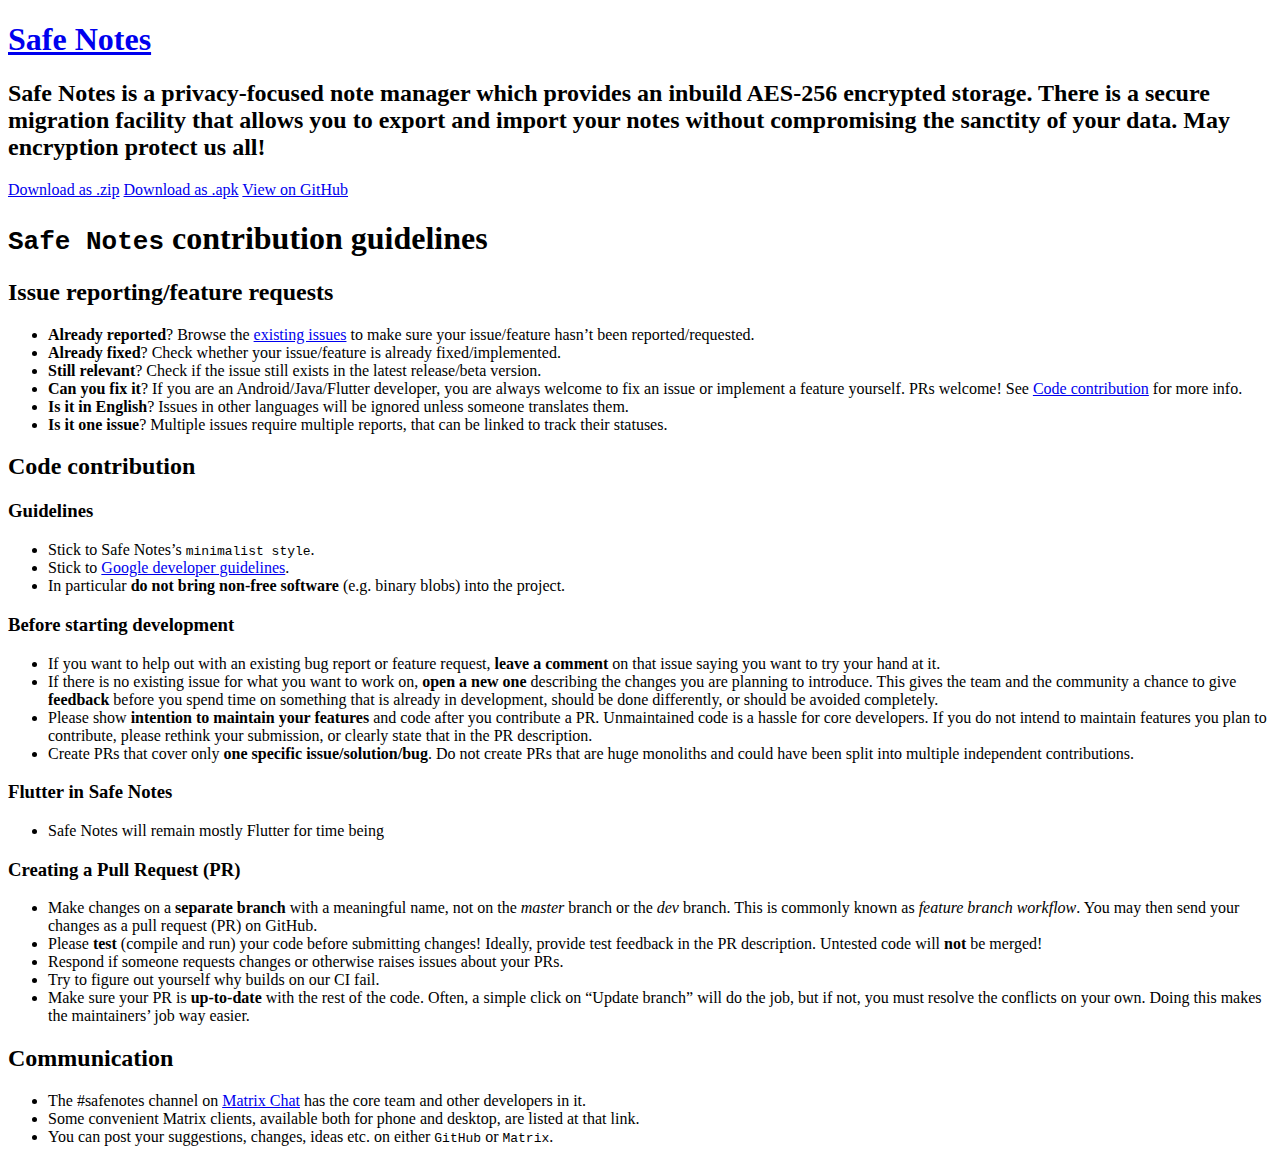
==== contribution.html @ 9e85a8b1 "init contribution" ====
<!DOCTYPE html>
<html lang="en-US">
  <head>
    <meta charset='utf-8'>
    <meta name="viewport" content="width=device-width, initial-scale=1">
    <link rel="stylesheet" href="./assets/css/style.css">
    <link rel="icon" type="image/png" sizes="32x32" href="favicon/favicon-32x32.png">

    <meta name="msapplication-TileColor" content="#da532c">
    <meta name="theme-color" content="#ffffff">

<title>Safe Notes contribution guidelines | Safe Notes</title>
<meta property="og:title" content="Safe Notes contribution guidelines" />
<meta property="og:locale" content="en_US" />
<meta name="description" content="Safe Notes is a privacy-focused note manager which provides an inbuild AES-256 encrypted storage. There is a secure migration facility that allows you to export and import your notes without compromising the sanctity of your data. May encryption protect us all!" />
<meta property="og:description" content="Safe Notes is a privacy-focused note manager which provides an inbuild AES-256 encrypted storage. There is a secure migration facility that allows you to export and import your notes without compromising the sanctity of your data. May encryption protect us all!" />
<script type="application/ld+json">
{"description":"Safe Notes is a privacy-focused note manager which provides an inbuild AES-256 encrypted storage. There is a secure migration facility that allows you to export and import your notes without compromising the sanctity of your data. May encryption protect us all!","url":"http://safe-notes.keshav.space/contribution.html","@type":"WebPage","headline":"Safe Notes contribution guidelines","@context":"https://schema.org"}</script>
<!-- End Jekyll SEO tag -->

  </head>

  <body>

    <header>
      <div class="container">
        <a id="a-title" href="/">
          <h1>Safe Notes</h1>
        </a>
        <h2>Safe Notes is a privacy-focused note manager which provides an inbuild AES-256 encrypted storage. There is a secure migration facility that allows you to export and import your notes without compromising the sanctity of your data. May encryption protect us all!</h2>

        <section id="downloads">
          
            <a href="https://github.com/keshav-space/safe_notes/archive/refs/tags/v1.0.0.zip" class="btn">Download as .zip</a>
            <a href="https://github.com/keshav-space/safe_notes/releases/download/v1.0.0/SafeNotes_v1.0.0.apk" class="btn">Download as .apk</a>
          
          <a href="https://github.com/keshav-space/safe_notes" class="btn btn-github"><span class="icon"></span>View on GitHub</a>
        </section>
      </div>
    </header>

    <div class="container">
      <section id="main_content">
        <h1 id="safe-notes-contribution-guidelines"><code class="language-plaintext highlighter-rouge">Safe Notes</code> contribution guidelines</h1>

<h2 id="issue-reportingfeature-requests">Issue reporting/feature requests</h2>

<ul>
  <li><strong>Already reported</strong>? Browse the <a href="https://github.com/keshav-space/safe_notes/issues">existing issues</a> to make sure your issue/feature hasn’t been reported/requested.</li>
  <li><strong>Already fixed</strong>? Check whether your issue/feature is already fixed/implemented.</li>
  <li><strong>Still relevant</strong>? Check if the issue still exists in the latest release/beta version.</li>
  <li><strong>Can you fix it</strong>? If you are an Android/Java/Flutter developer, you are always welcome to fix an issue or implement a feature yourself. PRs welcome! See <a href="#code-contribution">Code contribution</a> for more info.</li>
  <li><strong>Is it in English</strong>? Issues in other languages will be ignored unless someone translates them.</li>
  <li><strong>Is it one issue</strong>? Multiple issues require multiple reports, that can be linked to track their statuses.</li>
</ul>

<h2 id="code-contribution">Code contribution</h2>

<h3 id="guidelines">Guidelines</h3>

<ul>
  <li>Stick to Safe Notes’s <code class="language-plaintext highlighter-rouge">minimalist style</code>.</li>
  <li>Stick to <a href="https://play.google.com/about/developer-content-policy/">Google developer guidelines</a>.</li>
  <li>In particular <strong>do not bring non-free software</strong> (e.g. binary blobs) into the project.</li>
</ul>

<h3 id="before-starting-development">Before starting development</h3>

<ul>
  <li>If you want to help out with an existing bug report or feature request, <strong>leave a comment</strong> on that issue saying you want to try your hand at it.</li>
  <li>If there is no existing issue for what you want to work on, <strong>open a new one</strong>  describing the changes you are planning to introduce. This gives the team and the community a chance to give <strong>feedback</strong> before you spend time on something that is already in development, should be done differently, or should be avoided completely.</li>
  <li>Please show <strong>intention to maintain your features</strong> and code after you contribute a PR. Unmaintained code is a hassle for core developers. If you do not intend to maintain features you plan to contribute, please rethink your submission, or clearly state that in the PR description.</li>
  <li>Create PRs that cover only <strong>one specific issue/solution/bug</strong>. Do not create PRs that are huge monoliths and could have been split into multiple independent contributions.</li>
</ul>

<h3 id="flutter-in-safe-notes">Flutter in Safe Notes</h3>
<ul>
  <li>Safe Notes will remain mostly Flutter for time being</li>
</ul>

<h3 id="creating-a-pull-request-pr">Creating a Pull Request (PR)</h3>

<ul>
  <li>Make changes on a <strong>separate branch</strong> with a meaningful name, not on the <em>master</em> branch or the <em>dev</em> branch. This is commonly known as <em>feature branch workflow</em>. You may then send your changes as a pull request (PR) on GitHub.</li>
  <li>Please <strong>test</strong> (compile and run) your code before submitting changes! Ideally, provide test feedback in the PR description. Untested code will <strong>not</strong> be merged!</li>
  <li>Respond if someone requests changes or otherwise raises issues about your PRs.</li>
  <li>Try to figure out yourself why builds on our CI fail.</li>
  <li>Make sure your PR is <strong>up-to-date</strong> with the rest of the code. Often, a simple click on “Update branch” will do the job, but if not, you must resolve the conflicts on your own. Doing this makes the maintainers’ job way easier.</li>
</ul>

<h2 id="communication">Communication</h2>

<ul>
  <li>The #safenotes channel on <a href="https://matrix.to/#/#safenotes:matrix.org">Matrix Chat</a> has the core team and other developers in it.</li>
  <li>Some convenient Matrix clients, available both for phone and desktop, are listed at that link.</li>
  <li>You can post your suggestions, changes, ideas etc. on either <code class="language-plaintext highlighter-rouge">GitHub</code> or <code class="language-plaintext highlighter-rouge">Matrix</code>.</li>
</ul>

      </section>
    </div>
  </body>
</html>
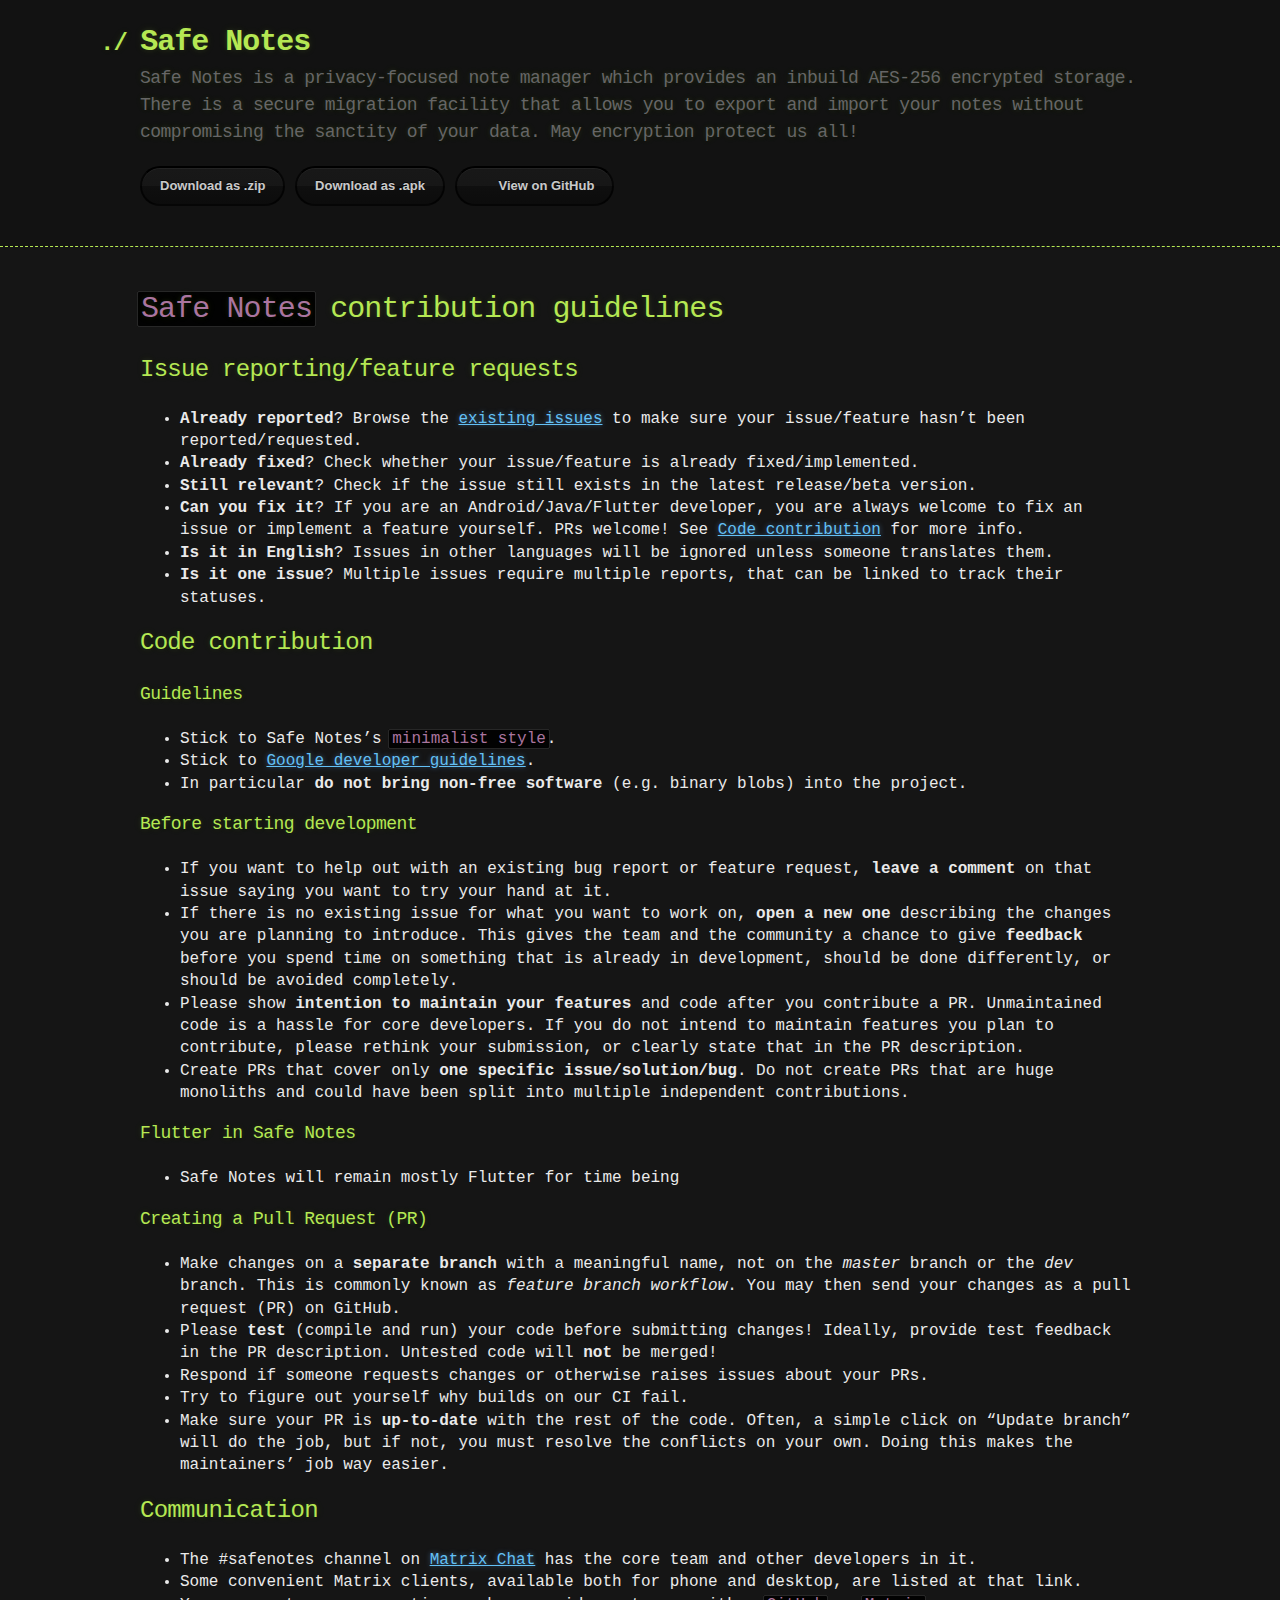
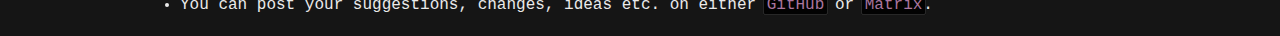
==== commit e3269bbd: "css correction" ====
--- a/contribution.html
+++ b/contribution.html
@@ -3,7 +3,7 @@
   <head>
     <meta charset='utf-8'>
     <meta name="viewport" content="width=device-width, initial-scale=1">
-    <link rel="stylesheet" href="./assets/css/style.css">
+    <link rel="stylesheet" href="style.css">
     <link rel="icon" type="image/png" sizes="32x32" href="favicon/favicon-32x32.png">
 
     <meta name="msapplication-TileColor" content="#da532c">
--- a/style.css
+++ b/style.css
@@ -0,0 +1,358 @@
+.highlight {
+	color: #d0d0d0
+}
+
+.highlight table td {
+	padding: 5px
+}
+
+.highlight table pre {
+	margin: 0
+}
+
+.highlight .w {
+	color: #d0d0d0
+}
+
+.highlight .err {
+	color: #151515;
+	background-color: #ac4142
+}
+
+.highlight .c,
+.highlight .cd,
+.highlight .cm,
+.highlight .c1,
+.highlight .cs {
+	color: #888
+}
+
+.highlight .cp {
+	color: #f4bf75
+}
+
+.highlight .o,
+.highlight .ow {
+	color: #f4bf75
+}
+
+.highlight .p,
+.highlight .pi {
+	color: #d0d0d0
+}
+
+.highlight .gi {
+	color: #90a959
+}
+
+.highlight .gd {
+	color: #ac4142
+}
+
+.highlight .gh {
+	color: #6a9fb5;
+	font-weight: bold
+}
+
+.highlight .k,
+.highlight .kn,
+.highlight .kp,
+.highlight .kr,
+.highlight .kv {
+	color: #aa759f
+}
+
+.highlight .kc,
+.highlight .kt,
+.highlight .kd {
+	color: #d28445
+}
+
+.highlight .s,
+.highlight .sb,
+.highlight .sc,
+.highlight .sd,
+.highlight .s2,
+.highlight .sh,
+.highlight .sx,
+.highlight .s1 {
+	color: #90a959
+}
+
+.highlight .sr {
+	color: #75b5aa
+}
+
+.highlight .si,
+.highlight .se {
+	color: #8f5536
+}
+
+.highlight .nt,
+.highlight .nn,
+.highlight .nc,
+.highlight .no {
+	color: #f4bf75
+}
+
+.highlight .na {
+	color: #6a9fb5
+}
+
+.highlight .m,
+.highlight .mf,
+.highlight .mh,
+.highlight .mi,
+.highlight .il,
+.highlight .mo,
+.highlight .mb,
+.highlight .mx {
+	color: #90a959
+}
+
+.highlight .ss {
+	color: #90a959
+}
+
+body {
+	margin: 0;
+	padding: 0;
+	background: #151515 url("../images/bkg.png") 0 0;
+	color: #eaeaea;
+	font-size: 16px;
+	line-height: 1.5;
+	font-family: Monaco, "Bitstream Vera Sans Mono", "Lucida Console", Terminal, monospace
+}
+
+.container {
+	width: 90%;
+	max-width: 1000px;
+	margin: 0 auto
+}
+
+section {
+	display: block;
+	margin: 0 0 20px 0
+}
+
+h1,
+h2,
+h3,
+h4,
+h5,
+h6 {
+	margin: 0 0 20px
+}
+
+li {
+	line-height: 1.4
+}
+
+header {
+	background: rgba(0, 0, 0, 0.1);
+	width: 100%;
+	border-bottom: 1px dashed #b5e853;
+	padding: 20px 0;
+	margin: 0 0 40px 0
+}
+
+header h1 {
+	font-size: 30px;
+	line-height: 1.5;
+	margin: 0 0 0 -40px;
+	font-weight: bold;
+	font-family: Monaco, "Bitstream Vera Sans Mono", "Lucida Console", Terminal, monospace;
+	color: #b5e853;
+	text-shadow: 0 1px 1px rgba(0, 0, 0, 0.1), 0 0 5px rgba(181, 232, 83, 0.1), 0 0 10px rgba(181, 232, 83, 0.1);
+	letter-spacing: -1px;
+	-webkit-font-smoothing: antialiased
+}
+
+@media (max-width: 1000px) {
+	header h1 {
+		margin-left: 0
+	}
+}
+
+header h1:before {
+	content: "./ ";
+	font-size: 24px
+}
+
+header h2 {
+	font-size: 18px;
+	font-weight: 300;
+	color: #666
+}
+
+#downloads .btn {
+	display: inline-block;
+	text-align: center;
+	margin: 0
+}
+
+#main_content {
+	width: 100%;
+	-webkit-font-smoothing: antialiased
+}
+
+section img {
+	max-width: 100%
+}
+
+h1,
+h2,
+h3,
+h4,
+h5,
+h6 {
+	font-weight: normal;
+	font-family: Monaco, "Bitstream Vera Sans Mono", "Lucida Console", Terminal, monospace;
+	color: #b5e853;
+	letter-spacing: -0.03em;
+	text-shadow: 0 1px 1px rgba(0, 0, 0, 0.1), 0 0 5px rgba(181, 232, 83, 0.1), 0 0 10px rgba(181, 232, 83, 0.1)
+}
+
+#main_content h1 {
+	font-size: 30px
+}
+
+#main_content h2 {
+	font-size: 24px
+}
+
+#main_content h3 {
+	font-size: 18px
+}
+
+#main_content h4 {
+	font-size: 14px
+}
+
+#main_content h5 {
+	font-size: 12px;
+	text-transform: uppercase;
+	margin: 0 0 5px 0
+}
+
+#main_content h6 {
+	font-size: 12px;
+	text-transform: uppercase;
+	color: #999;
+	margin: 0 0 5px 0
+}
+
+dt {
+	font-style: italic;
+	font-weight: bold
+}
+
+ul li {
+	list-style-image: url("../images/bullet.png")
+}
+
+blockquote {
+	color: #aaa;
+	padding-left: 10px;
+	border-left: 1px dotted #666
+}
+
+pre {
+	background: rgba(0, 0, 0, 0.9);
+	border: 1px solid rgba(255, 255, 255, 0.15);
+	padding: 10px;
+	font-size: 16px;
+	color: #b5e853;
+	border-radius: 2px;
+	word-wrap: normal;
+	overflow: auto;
+	overflow-y: hidden
+}
+
+code.highlighter-rouge {
+	background: rgba(0, 0, 0, 0.9);
+	border: 1px solid rgba(255, 255, 255, 0.15);
+	padding: 0px 3px;
+	margin: 0px -3px;
+	color: #aa759f;
+	border-radius: 2px
+}
+
+table {
+	width: 100%;
+	margin: 0 0 20px 0
+}
+
+th {
+	text-align: left;
+	border-bottom: 1px dashed #b5e853;
+	padding: 5px 10px
+}
+
+td {
+	padding: 5px 10px
+}
+
+hr {
+	height: 0;
+	border: 0;
+	border-bottom: 1px dashed #b5e853;
+	color: #b5e853
+}
+
+.btn {
+	display: inline-block;
+	background: -webkit-linear-gradient(top, rgba(40, 40, 40, 0.3), rgba(35, 35, 35, 0.3) 50%, rgba(10, 10, 10, 0.3) 50%, rgba(0, 0, 0, 0.3));
+	padding: 8px 18px;
+	border-radius: 50px;
+	border: 2px solid rgba(0, 0, 0, 0.7);
+	border-bottom: 2px solid rgba(0, 0, 0, 0.7);
+	border-top: 2px solid #000;
+	color: rgba(255, 255, 255, 0.8);
+	font-family: Helvetica, Arial, sans-serif;
+	font-weight: bold;
+	font-size: 13px;
+	text-decoration: none;
+	text-shadow: 0 -1px 0 rgba(0, 0, 0, 0.75);
+	box-shadow: inset 0 1px 0 rgba(255, 255, 255, 0.05)
+}
+
+.btn:hover {
+	background: -webkit-linear-gradient(top, rgba(40, 40, 40, 0.6), rgba(35, 35, 35, 0.6) 50%, rgba(10, 10, 10, 0.8) 50%, rgba(0, 0, 0, 0.8))
+}
+
+.btn .icon {
+	display: inline-block;
+	width: 16px;
+	height: 16px;
+	margin: 1px 8px 0 0;
+	float: left
+}
+
+.btn-github .icon {
+	opacity: 0.6;
+	background: url("../images/blacktocat.png") 0 0 no-repeat
+}
+
+a {
+	color: #63c0f5;
+	text-shadow: 0 0 5px rgba(104, 182, 255, 0.5)
+}
+
+.cf:before,
+.cf:after {
+	content: "";
+	display: table
+}
+
+.cf:after {
+	clear: both
+}
+
+.cf {
+	zoom: 1
+}
+
+#a-title {
+	text-decoration: none
+}
